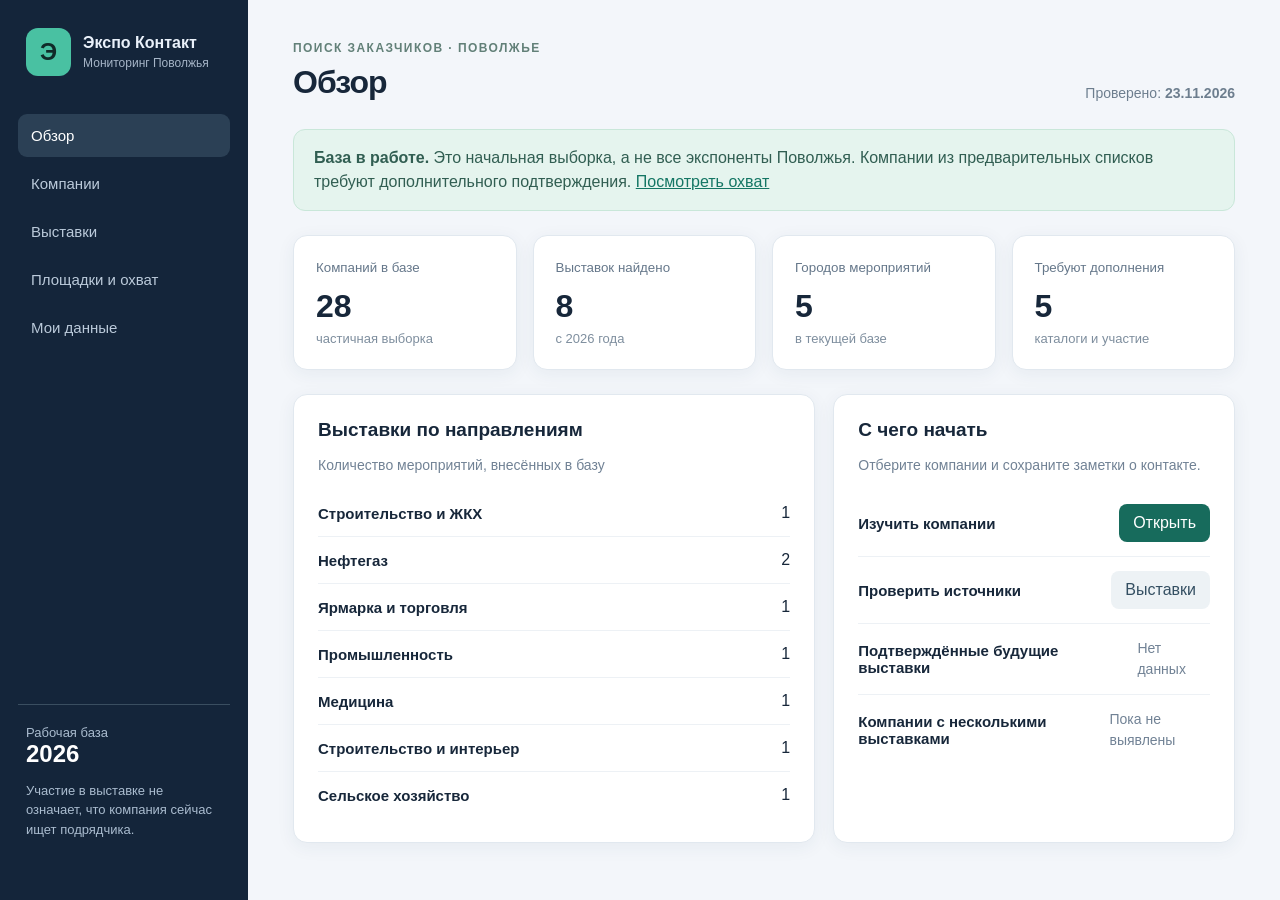
==== index.html @ 3d2e5cf9 "Create exhibition lead monitoring dashboard" ====
<!doctype html><html lang="ru"><head><meta charset="utf-8"><meta name="viewport" content="width=device-width, initial-scale=1"><title>Экспо Контакт — поиск заказчиков</title><link rel="stylesheet" href="style.css"></head><body><div class="layout"><aside><div class="brand"><span class="mark">Э</span><div><b>Экспо Контакт</b><small>Мониторинг Поволжья</small></div></div><nav id="nav"><button data-page="home" class="active">Обзор</button><button data-page="companies">Компании</button><button data-page="events">Выставки</button><button data-page="coverage">Площадки и охват</button><button data-page="storage">Мои данные</button></nav><div class="aside-note">Рабочая база<br><strong>2026</strong><p>Участие в выставке не означает, что компания сейчас ищет подрядчика.</p></div></aside><main><header><div><span class="eyebrow">ПОИСК ЗАКАЗЧИКОВ · ПОВОЛЖЬЕ</span><h1 id="title">Обзор</h1></div><span class="date">Проверено: <b id="checked"></b></span></header><div id="app"></div></main></div><dialog id="dialog"><div id="details"></div></dialog><script src="data/data.js"></script><script src="app.js"></script></body></html>
---- style.css ----
:root{font-family:Inter,'Segoe UI',sans-serif;color:#17273a;background:#f3f6fa;font-size:16px}*{box-sizing:border-box}body{margin:0}.layout{display:flex;min-height:100vh}aside{width:248px;background:#14253a;color:#eaf1fa;padding:28px 18px;display:flex;flex-direction:column;flex-shrink:0}.brand{display:flex;gap:12px;align-items:center;margin:0 8px 38px}.brand small{display:block;color:#a6b5c7;margin-top:4px;font-size:12px}.mark{background:#49c1a2;color:#102b29;border-radius:12px;padding:10px 14px;font-size:24px;font-weight:800}nav{display:grid;gap:5px}nav button{border:0;background:transparent;color:#bbcada;text-align:left;font-size:15px;padding:13px;border-radius:9px;cursor:pointer}nav button.active,nav button:hover{background:#2b4055;color:white}.aside-note{margin-top:auto;border-top:1px solid #3a4e60;padding:20px 8px;color:#aabccf;font-size:13px}.aside-note strong{font-size:24px;color:white}.aside-note p{line-height:1.5}main{padding:38px 45px;min-width:0;flex:1;max-width:1700px}header{display:flex;justify-content:space-between;align-items:end;margin-bottom:28px}.eyebrow{font-size:12px;letter-spacing:.12em;color:#628078;font-weight:700}h1{font-size:32px;margin:8px 0 0;letter-spacing:-.03em}.date{font-size:14px;color:#6d7e8e}.notice{background:#e5f4ee;border:1px solid #c9e7d9;padding:16px 20px;border-radius:12px;color:#315e52;line-height:1.5;margin-bottom:24px}.metrics{display:grid;grid-template-columns:repeat(4,1fr);gap:16px;margin-bottom:24px}.card,.panel{background:white;border:1px solid #e1e8ef;border-radius:14px;box-shadow:0 4px 18px #1d3f5910}.card{padding:22px}.card small{color:#65778a}.card b{display:block;font-size:32px;margin:12px 0 4px}.card span{font-size:13px;color:#7e8e9e}.grid{display:grid;grid-template-columns:1.3fr 1fr;gap:18px}.panel{padding:24px;margin-bottom:18px}.panel h2{font-size:19px;margin:0 0 8px}.muted{color:#718295;font-size:14px;line-height:1.5}.row{display:flex;justify-content:space-between;gap:16px;border-bottom:1px solid #edf1f5;padding:14px 0;align-items:center}.row:last-child{border:0}.row b{font-size:15px}.badge{display:inline-block;background:#edf4f3;color:#3e7162;padding:5px 9px;border-radius:6px;font-size:12px;white-space:nowrap}.warn{background:#fff2dc;color:#926116}.toolbar{display:flex;gap:10px;flex-wrap:wrap;margin:20px 0}input,select,textarea{font:inherit;border:1px solid #d8e2eb;border-radius:8px;background:white;padding:10px;color:#213446}input[type=search]{min-width:240px;flex:1}button.action,.link{background:#176b5c;color:white;border:0;border-radius:8px;padding:10px 14px;cursor:pointer;font:inherit}button.secondary{background:#edf2f5;color:#344f62}.table-wrap{overflow:auto}table{border-collapse:collapse;width:100%;text-align:left;min-width:740px}th{font-size:12px;text-transform:uppercase;letter-spacing:.05em;color:#788999}td,th{padding:14px 12px;border-bottom:1px solid #edf1f5;vertical-align:top}td{font-size:14px}td button{background:none;border:0;padding:0;color:#176b5c;font-size:15px;font-weight:700;text-align:left;cursor:pointer}a{color:#147664}dialog{border:0;border-radius:16px;max-width:700px;width:calc(100% - 30px);padding:28px;box-shadow:0 20px 70px #14253a66}dialog::backdrop{background:#101e30aa}.close{float:right;border:0;background:#eff3f5;border-radius:7px;padding:8px;cursor:pointer}.formgrid{display:grid;grid-template-columns:1fr 1fr;gap:15px}.formgrid label{display:grid;gap:6px;font-size:14px;color:#5c6f80}textarea{width:100%;min-height:95px;resize:vertical}.full{grid-column:1/-1}.list{padding-left:18px;line-height:1.8}@media(max-width:850px){aside{width:100%;padding:15px}.layout{display:block}.brand{margin:0 0 12px}nav{display:flex;overflow:auto}nav button{white-space:nowrap}.aside-note{display:none}main{padding:25px 16px}.metrics{grid-template-columns:repeat(2,1fr)}.grid{grid-template-columns:1fr}header{align-items:start;gap:15px}.date{font-size:12px}.formgrid{grid-template-columns:1fr}.full{grid-column:auto}}
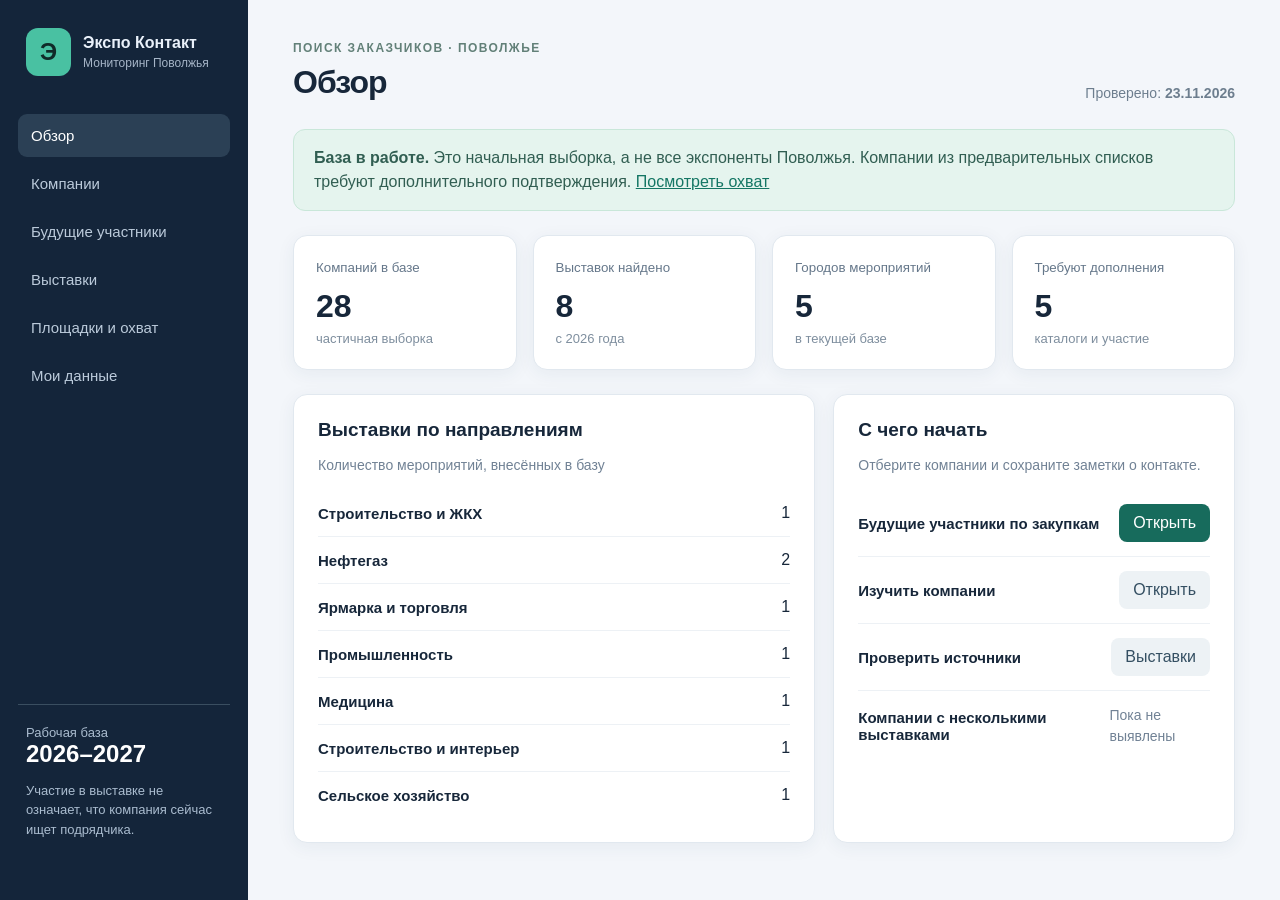
==== commit 9eee7e13: "Add future exhibitor procurement leads" ====
--- a/index.html
+++ b/index.html
@@ -1 +1 @@
-<!doctype html><html lang="ru"><head><meta charset="utf-8"><meta name="viewport" content="width=device-width, initial-scale=1"><title>Экспо Контакт — поиск заказчиков</title><link rel="stylesheet" href="style.css"></head><body><div class="layout"><aside><div class="brand"><span class="mark">Э</span><div><b>Экспо Контакт</b><small>Мониторинг Поволжья</small></div></div><nav id="nav"><button data-page="home" class="active">Обзор</button><button data-page="companies">Компании</button><button data-page="events">Выставки</button><button data-page="coverage">Площадки и охват</button><button data-page="storage">Мои данные</button></nav><div class="aside-note">Рабочая база<br><strong>2026</strong><p>Участие в выставке не означает, что компания сейчас ищет подрядчика.</p></div></aside><main><header><div><span class="eyebrow">ПОИСК ЗАКАЗЧИКОВ · ПОВОЛЖЬЕ</span><h1 id="title">Обзор</h1></div><span class="date">Проверено: <b id="checked"></b></span></header><div id="app"></div></main></div><dialog id="dialog"><div id="details"></div></dialog><script src="data/data.js"></script><script src="app.js"></script></body></html>
+<!doctype html><html lang="ru"><head><meta charset="utf-8"><meta name="viewport" content="width=device-width, initial-scale=1"><title>Экспо Контакт — поиск заказчиков</title><link rel="stylesheet" href="style.css"></head><body><div class="layout"><aside><div class="brand"><span class="mark">Э</span><div><b>Экспо Контакт</b><small>Мониторинг Поволжья</small></div></div><nav id="nav"><button data-page="home" class="active">Обзор</button><button data-page="companies">Компании</button><button data-page="tenders">Будущие участники</button><button data-page="events">Выставки</button><button data-page="coverage">Площадки и охват</button><button data-page="storage">Мои данные</button></nav><div class="aside-note">Рабочая база<br><strong>2026–2027</strong><p>Участие в выставке не означает, что компания сейчас ищет подрядчика.</p></div></aside><main><header><div><span class="eyebrow">ПОИСК ЗАКАЗЧИКОВ · ПОВОЛЖЬЕ</span><h1 id="title">Обзор</h1></div><span class="date">Проверено: <b id="checked"></b></span></header><div id="app"></div></main></div><dialog id="dialog"><div id="details"></div></dialog><script src="data/data.js"></script><script src="app.js"></script></body></html>
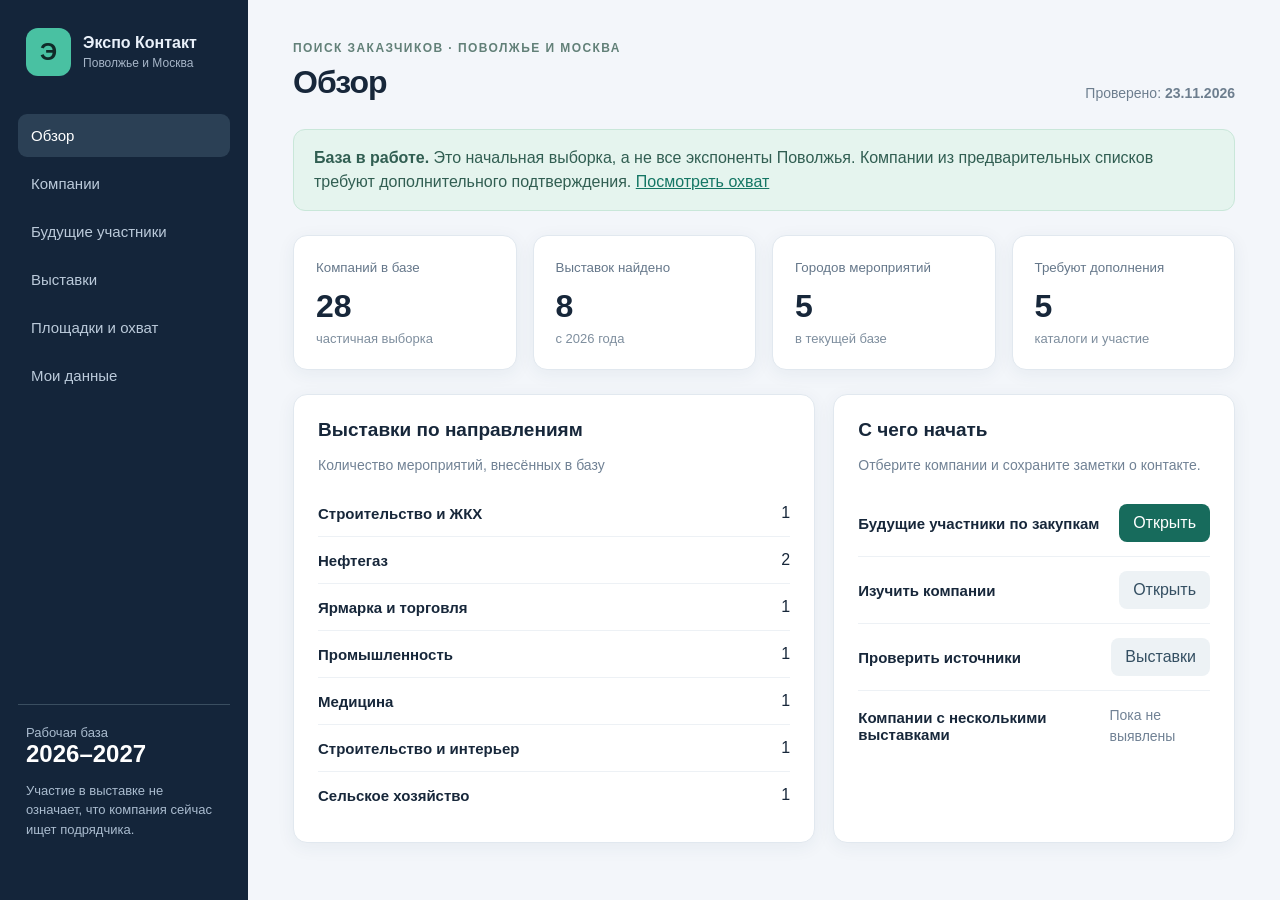
==== commit a8d6aded: "Include Moscow in main monitoring area" ====
--- a/index.html
+++ b/index.html
@@ -1 +1 @@
-<!doctype html><html lang="ru"><head><meta charset="utf-8"><meta name="viewport" content="width=device-width, initial-scale=1"><title>Экспо Контакт — поиск заказчиков</title><link rel="stylesheet" href="style.css"></head><body><div class="layout"><aside><div class="brand"><span class="mark">Э</span><div><b>Экспо Контакт</b><small>Мониторинг Поволжья</small></div></div><nav id="nav"><button data-page="home" class="active">Обзор</button><button data-page="companies">Компании</button><button data-page="tenders">Будущие участники</button><button data-page="events">Выставки</button><button data-page="coverage">Площадки и охват</button><button data-page="storage">Мои данные</button></nav><div class="aside-note">Рабочая база<br><strong>2026–2027</strong><p>Участие в выставке не означает, что компания сейчас ищет подрядчика.</p></div></aside><main><header><div><span class="eyebrow">ПОИСК ЗАКАЗЧИКОВ · ПОВОЛЖЬЕ</span><h1 id="title">Обзор</h1></div><span class="date">Проверено: <b id="checked"></b></span></header><div id="app"></div></main></div><dialog id="dialog"><div id="details"></div></dialog><script src="data/data.js"></script><script src="app.js"></script></body></html>
+<!doctype html><html lang="ru"><head><meta charset="utf-8"><meta name="viewport" content="width=device-width, initial-scale=1"><title>Экспо Контакт — поиск заказчиков</title><link rel="stylesheet" href="style.css"></head><body><div class="layout"><aside><div class="brand"><span class="mark">Э</span><div><b>Экспо Контакт</b><small>Поволжье и Москва</small></div></div><nav id="nav"><button data-page="home" class="active">Обзор</button><button data-page="companies">Компании</button><button data-page="tenders">Будущие участники</button><button data-page="events">Выставки</button><button data-page="coverage">Площадки и охват</button><button data-page="storage">Мои данные</button></nav><div class="aside-note">Рабочая база<br><strong>2026–2027</strong><p>Участие в выставке не означает, что компания сейчас ищет подрядчика.</p></div></aside><main><header><div><span class="eyebrow">ПОИСК ЗАКАЗЧИКОВ · ПОВОЛЖЬЕ И МОСКВА</span><h1 id="title">Обзор</h1></div><span class="date">Проверено: <b id="checked"></b></span></header><div id="app"></div></main></div><dialog id="dialog"><div id="details"></div></dialog><script src="data/data.js"></script><script src="app.js"></script></body></html>
